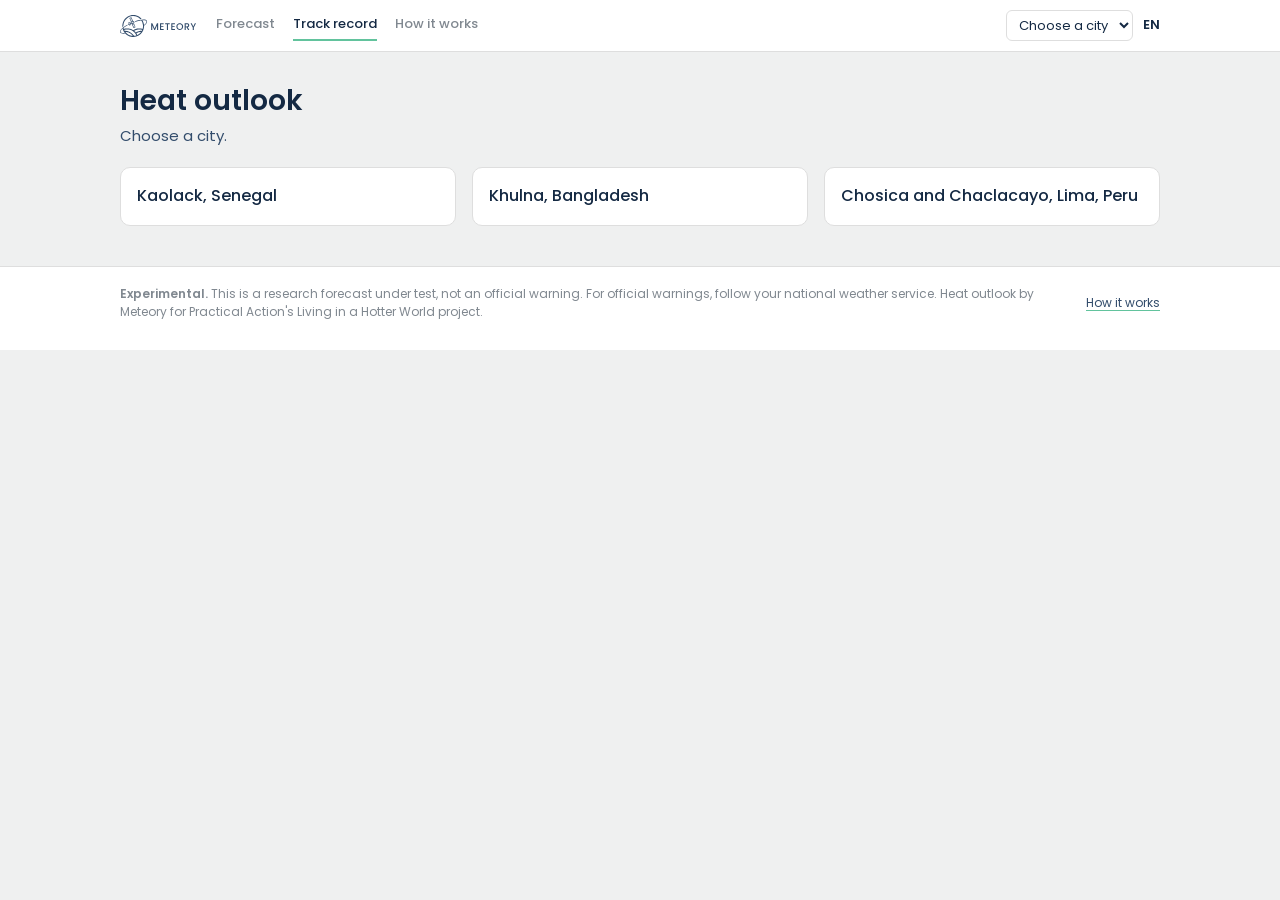
==== history.html @ e9641a2d "📈 heat dashboard: track record page (three numbers, day by day, technical scores)" ====
<!doctype html>
<html lang="en">
<head>
<meta charset="utf-8">
<meta name="viewport" content="width=device-width, initial-scale=1">
<meta name="robots" content="noindex">
<title>Heat outlook · Track record</title>
<link rel="stylesheet" href="style.css">
<script type="module" src="js/history.js"></script>
</head>
<body>
<header class="top"></header>
<main>
  <section class="intro">
    <span class="eyebrow" id="eyebrow"></span><span class="exp" data-i18n="experimental"></span>
    <h1 data-i18n="history.title"></h1>
    <div class="sub" id="sub"></div>
    <div class="controls"><span data-i18n="history.period"></span><span class="seg" id="period"></span><span data-i18n="history.lead"></span><span class="seg" id="lead"></span></div>
  </section>
  <div id="body" class="stack">
    <section class="stats" id="stats"></section>
    <div class="basis" id="basis"></div>
    <section class="panel">
      <div class="h3"><span data-i18n="history.daybyday"></span> <button type="button" class="tip" data-tip-key="tip.daybyday">i</button></div>
      <div class="tscroll" id="dbd"></div>
      <div class="legend" id="legend"></div>
      <div class="info" id="info" data-i18n="history.info.hint"></div>
    </section>
    <section class="panel">
      <details><summary data-i18n="history.tech"></summary>
        <p class="note" id="technote"></p>
        <div class="tscroll"><table class="sc" id="sc"></table></div>
        <p class="note" data-i18n="history.tech.small"></p>
      </details>
    </section>
  </div>
</main>
<footer></footer>
</body>
</html>
---- style.css ----
/* Meteory tokens (EWS docs/style/meteory.css) and the dashboard components (EWS mock-ups, Nov 2026). */
@font-face { font-family: "Poppins"; font-weight: 400; src: url("assets/fonts/Poppins-Regular.ttf"); }
@font-face { font-family: "Poppins"; font-weight: 500; src: url("assets/fonts/Poppins-Medium.ttf"); }
@font-face { font-family: "Poppins"; font-weight: 600; src: url("assets/fonts/Poppins-SemiBold.ttf"); }
:root {
  --green-100:#62c39d; --green-60:#b7e9d5; --green-40:#c8ecde;
  --white:#fff; --grey-100:#808890; --cream-140:#b4b4b4; --cream-120:#dedede; --cream-100:#eff0f0;
  --blue-120:#0d1b2d; --blue-100:#142943; --blue-80:#233b57; --blue-60:#324c6b;
  --alert-green:#62c39d; --alert-yellow:#eab308; --alert-orange:#f97316; --alert-red:#ef4444; --alert-purple:#a855f7;
  --font:"Poppins","Helvetica Neue",Arial,sans-serif;
}
* { box-sizing: border-box; }
body { margin:0; font-family:var(--font); color:var(--blue-60); background:var(--cream-100); font-size:14px; line-height:1.55; -webkit-font-smoothing:antialiased; }
a { color:var(--blue-60); text-decoration-color:var(--green-100); text-underline-offset:3px; }
h1,h2,h3 { color:var(--blue-100); margin:0; line-height:1.2; }

/* page frame */
.top { background:var(--white); border-bottom:1px solid var(--cream-120); }
.top .in { max-width:1080px; margin:0 auto; padding:10px 20px; display:flex; align-items:center; gap:20px; flex-wrap:wrap; }
.logo { height:22px; }
.nav { display:flex; gap:18px; font-size:13px; font-weight:500; }
.nav a { text-decoration:none; color:var(--grey-100); padding:4px 0; border-bottom:2px solid transparent; }
.nav a.on { color:var(--blue-100); border-color:var(--green-100); }
.tools { margin-left:auto; display:flex; gap:10px; align-items:center; font-size:13px; }
select { font:inherit; color:var(--blue-100); border:1px solid var(--cream-120); border-radius:6px; padding:4px 8px; background:var(--white); }
.lang a { color:var(--grey-100); text-decoration:none; }
.lang b { color:var(--blue-100); font-weight:600; }
main { max-width:1080px; margin:0 auto; padding:24px 20px 40px; display:grid; gap:20px; }
main > * { min-width:0; }
.stack { display:grid; gap:20px; }
.stack > * { min-width:0; }
.eyebrow { font-size:11px; font-weight:500; text-transform:uppercase; letter-spacing:.175em; color:var(--grey-100); }
.exp { display:inline-block; margin-left:10px; font-size:10px; font-weight:600; letter-spacing:.1em; text-transform:uppercase; color:var(--blue-100); background:var(--white); border:1px dashed var(--blue-60); border-radius:9999px; padding:2px 9px; vertical-align:2px; }
.intro h1 { font-size:28px; font-weight:600; margin:8px 0 6px; }
.mark { background:linear-gradient(transparent 58%, var(--green-40) 58%, var(--green-40) 90%, transparent 90%); padding:0 .08em; }
.sub { color:var(--blue-60); font-size:15px; }
.fresh { font-size:12px; color:var(--grey-100); margin-top:6px; }
.fresh.stale { color:#8b1a1a; }
.error { color:#8b1a1a; font-size:15px; }
.ink { color:var(--blue-100); font-weight:600; }
.picker { display:grid; grid-template-columns:repeat(auto-fit, minmax(220px, 1fr)); gap:16px; }
.picker a { font-size:16px; font-weight:500; color:var(--blue-100); text-decoration:none; }
.picker a:hover { box-shadow:0 0 0 2px var(--green-100); }

/* official warning */
.official { background:var(--white); border:1px solid var(--cream-120); border-left:4px solid var(--blue-60); border-radius:0 6px 6px 0; padding:10px 14px; font-size:13px; display:flex; gap:10px; align-items:baseline; }
.official b { color:var(--blue-100); font-weight:600; white-space:nowrap; }
.official.active { border-left-color:var(--alert-red); background:#fffafa; }
.official .ttl { color:var(--blue-100); font-weight:500; }
.official .meta { font-size:12px; color:var(--grey-100); }
.official.active + .intro h1 { font-size:24px; }

/* badges (same as the daily report) */
.badge { display:inline-flex; align-items:center; border-radius:9999px; padding:2px 9px; font-size:10px; font-weight:600; text-transform:uppercase; letter-spacing:.1em; white-space:nowrap; }
.badge.muted { border:1px dashed var(--cream-140); color:var(--grey-100); }
.b-green  { background:var(--green-60); color:var(--blue-100); }
.b-yellow { background:#fef9c3; color:#7c5700; border:1px solid #fde047; }
.b-orange { background:#ffedd5; color:#7c3d00; border:1px solid #fdba74; }
.b-red    { background:#fee2e2; color:#8b1a1a; border:1px solid #fca5a5; }
.b-purple { background:#f3e8ff; color:#5b21b6; border:1px solid #d8b4fe; }

/* the strip */
.panel { background:var(--white); border:1px solid var(--cream-120); border-radius:10px; padding:16px; }
.striphead { display:grid; grid-template-columns:repeat(7, minmax(118px,1fr)); gap:8px; margin-bottom:6px; font-size:11px; color:var(--grey-100); }
.striphead div { border-top:2px solid var(--blue-60); padding-top:4px; }
.striphead div.later { border-top:2px dashed var(--cream-140); }
.strip { display:grid; grid-template-columns:repeat(7, minmax(118px,1fr)); gap:8px; }
.scroll { overflow-x:auto; padding-bottom:4px; }
.day { font:inherit; text-align:left; cursor:pointer; background:var(--white); border:1px solid var(--cream-120); border-top:6px solid var(--lv); border-radius:6px; padding:10px 10px 12px; display:flex; flex-direction:column; gap:3px; color:var(--blue-60); transition:box-shadow .15s; }
.day:hover { box-shadow:0 0 0 2px var(--cream-120); }
.day[aria-pressed="true"] { box-shadow:0 0 0 2px var(--blue-60); }
.day .dn { font-weight:600; color:var(--blue-100); }
.day .dd { font-size:12px; color:var(--grey-100); margin-top:-3px; }
.day .badge { align-self:flex-start; margin:4px 0 2px; }
.day .big { font-size:30px; font-weight:600; color:var(--blue-100); line-height:1.1; }
.day .lbl { font-size:11px; color:var(--grey-100); margin-top:-2px; }
.day .rng, .day .air { font-size:12px; }
.day.later { opacity:.62; border-top-style:dashed; background:repeating-linear-gradient(135deg, #fff 0 6px, #f7f8f8 6px 12px); }
.day.later:hover, .day.later[aria-pressed="true"] { opacity:1; }
.lv-green{--lv:var(--alert-green)} .lv-yellow{--lv:var(--alert-yellow)} .lv-orange{--lv:var(--alert-orange)} .lv-red{--lv:var(--alert-red)} .lv-purple{--lv:var(--alert-purple)}

/* tooltips */
.tip { position:relative; display:inline-grid; place-items:center; width:15px; height:15px; border-radius:50%; border:1px solid var(--cream-140); color:var(--grey-100); font-size:10px; font-weight:600; cursor:help; vertical-align:1px; margin-left:3px; background:var(--white); padding:0; font-family:inherit; }
.tip::after { content:attr(data-tip); position:absolute; bottom:calc(100% + 8px); left:50%; transform:translateX(-50%); width:240px; background:var(--blue-100); color:#fff; font-size:12px; font-weight:400; line-height:1.45; text-align:left; padding:8px 10px; border-radius:6px; opacity:0; pointer-events:none; transition:opacity .12s; z-index:5; text-transform:none; letter-spacing:0; }
.tip:hover::after, .tip:focus::after { opacity:1; }

/* day detail */
.detail h2 { font-size:20px; font-weight:600; display:flex; gap:10px; align-items:center; flex-wrap:wrap; }
.detail .lead { margin:8px 0 14px; font-size:15px; color:var(--blue-80); max-width:760px; }
.dgrid { display:grid; grid-template-columns:1.5fr 1fr; gap:24px; }
@media (max-width:820px){ .dgrid { grid-template-columns:1fr; } }
.h3 { font-size:13px; font-weight:600; color:var(--blue-100); margin-bottom:6px; }
.chance { display:grid; grid-template-columns:72px 1fr 40px; gap:6px 10px; align-items:center; font-size:12px; }
.track { position:relative; height:12px; background:var(--cream-100); border-radius:3px; }
.fill { position:absolute; inset:0 auto 0 0; border-radius:3px; background:var(--lv); }
.cut { position:absolute; top:-4px; bottom:-4px; width:0; border-left:2px dashed var(--blue-60); }
.note { font-size:11px; color:var(--grey-100); margin-top:6px; }
table.nums { border-collapse:collapse; width:100%; font-size:13px; }
.nums th, .nums td { text-align:left; padding:6px 4px; border-bottom:1px solid var(--cream-120); }
.nums th { font-weight:500; color:var(--grey-100); font-size:11px; text-transform:uppercase; letter-spacing:.08em; }
.nums td b { color:var(--blue-100); font-weight:600; }
details { margin-top:12px; font-size:13px; }
summary { cursor:pointer; color:var(--blue-100); font-weight:500; }
.fam { display:flex; gap:16px; margin-top:6px; flex-wrap:wrap; }

/* lower cards */
.two { display:grid; grid-template-columns:1fr 1fr; gap:20px; }
@media (max-width:820px){ .two { grid-template-columns:1fr; } }
.card h3 { font-size:16px; font-weight:600; margin-bottom:10px; }
.yrow { display:grid; grid-template-columns:110px 1fr; gap:6px 12px; font-size:13px; align-items:center; }
.yrow .k { color:var(--grey-100); font-size:12px; }
.ok { margin-top:10px; display:inline-flex; gap:6px; align-items:center; font-weight:600; color:var(--blue-100); background:var(--green-40); border-radius:6px; padding:4px 10px; font-size:13px; }
.more { display:inline-block; margin-top:12px; font-weight:500; }
form { display:grid; gap:10px; font-size:13px; }
fieldset { border:0; padding:0; margin:0; display:flex; gap:6px 16px; flex-wrap:wrap; align-items:center; }
#sub-cities { display:flex; gap:6px 16px; flex-wrap:wrap; }
legend { font-size:12px; color:var(--grey-100); margin-bottom:4px; padding:0; }
.btn { font:inherit; font-weight:600; color:var(--white); background:var(--blue-100); border:0; border-radius:6px; padding:9px 16px; cursor:pointer; justify-self:start; }
.btn:hover { background:var(--blue-80); }
.todo { border:1px dashed var(--cream-140); background:transparent; }
.todo .rows { display:grid; grid-template-columns:repeat(4,1fr); gap:10px; margin-top:10px; }
@media (max-width:820px){ .todo .rows { grid-template-columns:1fr 1fr; } }
.todo .rows div { background:var(--white); border:1px solid var(--cream-120); border-radius:6px; padding:10px; font-size:12px; color:var(--grey-100); }
.todo .rows .badge { margin-bottom:6px; }

/* track record */
.seg { display:inline-flex; border:1px solid var(--cream-120); border-radius:9999px; overflow:hidden; background:var(--white); }
.seg button { font:inherit; font-size:12px; border:0; background:transparent; padding:5px 12px; color:var(--grey-100); cursor:pointer; }
.seg button[aria-pressed="true"] { background:var(--blue-100); color:var(--white); }
.controls { display:flex; gap:10px 18px; flex-wrap:wrap; margin-top:14px; align-items:center; font-size:12px; color:var(--grey-100); }
.stats { display:grid; grid-template-columns:repeat(3,1fr); gap:16px; }
@media (max-width:820px){ .stats { grid-template-columns:1fr; } }
.stat .n { font-size:40px; font-weight:600; color:var(--blue-100); line-height:1.1; }
.stat .n small { font-size:18px; font-weight:500; color:var(--grey-100); }
.stat .t { font-size:13px; margin-top:4px; }
.basis { font-size:12px; color:var(--grey-100); }
.tscroll { overflow-x:auto; }
#dbd svg { min-width:820px; display:block; }
#dbd .hov { cursor:pointer; }
.legend { display:flex; gap:8px 18px; flex-wrap:wrap; font-size:11px; color:var(--grey-100); margin-top:8px; align-items:center; }
.legend i { display:inline-block; width:16px; height:3px; vertical-align:middle; margin-right:5px; border-radius:2px; }
.legend .band { height:10px; background:#8dd6b9; opacity:.6; }
.legend b { color:var(--blue-100); }
.info { margin-top:12px; background:var(--cream-100); border-radius:6px; padding:10px 12px; font-size:13px; min-height:64px; }
table.sc { border-collapse:collapse; width:100%; font-size:12px; margin-top:10px; }
.sc th, .sc td { padding:6px 8px; border-bottom:1px solid var(--cream-120); text-align:right; white-space:nowrap; }
.sc th:first-child, .sc td:first-child { text-align:left; }
.sc thead th { font-weight:500; color:var(--grey-100); font-size:11px; }
.sc thead tr:first-child th { color:var(--blue-100); font-weight:600; border-bottom:0; }
.sc th.c { text-align:center; }
.sc tr.win td { background:#f7faf9; }

/* how it works */
.docs .panel h2 { font-size:18px; font-weight:600; margin-bottom:8px; }
.docs .panel p { max-width:760px; margin:0 0 8px; }

footer { border-top:1px solid var(--cream-120); background:var(--white); }
footer .in { max-width:1080px; margin:0 auto; padding:18px 20px 28px; font-size:12px; color:var(--grey-100); display:flex; gap:20px; flex-wrap:wrap; align-items:center; }
footer .in p { margin:0; flex:1 1 420px; }
footer .links { display:flex; gap:14px; }
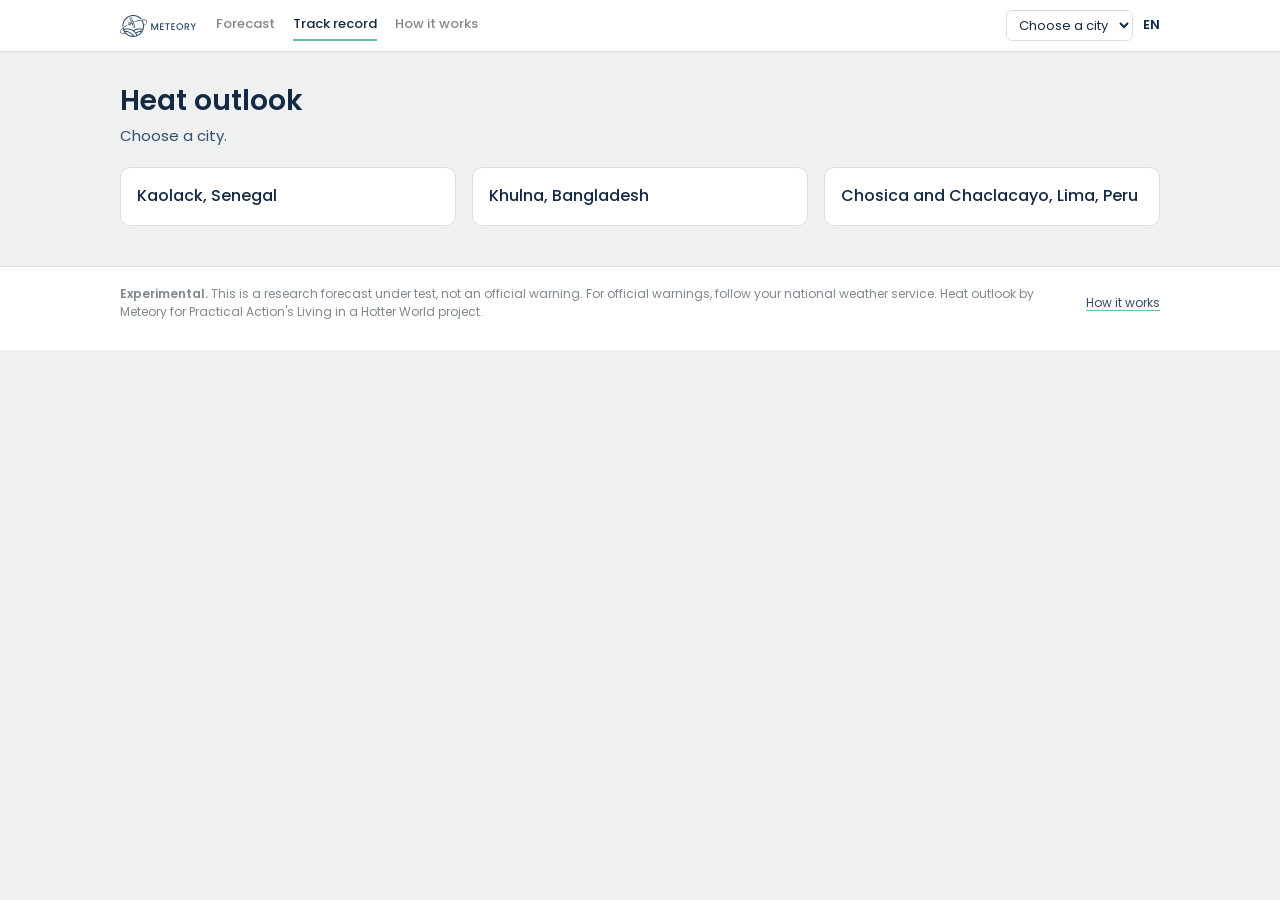
==== commit f568153a: "🛡 heat dashboard: escaped keys and validated data, errors shown, viewer's today, readable faded card" ====
--- a/history.html
+++ b/history.html
@@ -15,7 +15,7 @@
     <span class="eyebrow" id="eyebrow"></span><span class="exp" data-i18n="experimental"></span>
     <h1 data-i18n="history.title"></h1>
     <div class="sub" id="sub"></div>
-    <div class="controls"><span data-i18n="history.period"></span><span class="seg" id="period"></span><span data-i18n="history.lead"></span><span class="seg" id="lead"></span></div>
+    <div class="controls"><span id="period-label" data-i18n="history.period"></span><span class="seg" id="period" role="group" aria-labelledby="period-label"></span><span id="lead-label" data-i18n="history.lead"></span><span class="seg" id="lead" role="group" aria-labelledby="lead-label"></span></div>
   </section>
   <div id="body" class="stack">
     <section class="stats" id="stats"></section>
--- a/style.css
+++ b/style.css
@@ -75,14 +75,14 @@
 .day .big { font-size:30px; font-weight:600; color:var(--blue-100); line-height:1.1; }
 .day .lbl { font-size:11px; color:var(--grey-100); margin-top:-2px; }
 .day .rng, .day .air { font-size:12px; }
-.day.later { opacity:.62; border-top-style:dashed; background:repeating-linear-gradient(135deg, #fff 0 6px, #f7f8f8 6px 12px); }
-.day.later:hover, .day.later[aria-pressed="true"] { opacity:1; }
+.day.later { border-top-style:dashed; border-top-color:color-mix(in srgb, var(--lv) 55%, white); background:repeating-linear-gradient(135deg, #fff 0 6px, #f7f8f8 6px 12px); }
+.day.past { filter:grayscale(1); }
 .lv-green{--lv:var(--alert-green)} .lv-yellow{--lv:var(--alert-yellow)} .lv-orange{--lv:var(--alert-orange)} .lv-red{--lv:var(--alert-red)} .lv-purple{--lv:var(--alert-purple)}
 
 /* tooltips */
 .tip { position:relative; display:inline-grid; place-items:center; width:15px; height:15px; border-radius:50%; border:1px solid var(--cream-140); color:var(--grey-100); font-size:10px; font-weight:600; cursor:help; vertical-align:1px; margin-left:3px; background:var(--white); padding:0; font-family:inherit; }
-.tip::after { content:attr(data-tip); position:absolute; bottom:calc(100% + 8px); left:50%; transform:translateX(-50%); width:240px; background:var(--blue-100); color:#fff; font-size:12px; font-weight:400; line-height:1.45; text-align:left; padding:8px 10px; border-radius:6px; opacity:0; pointer-events:none; transition:opacity .12s; z-index:5; text-transform:none; letter-spacing:0; }
-.tip:hover::after, .tip:focus::after { opacity:1; }
+.tip::after { content:attr(data-tip); position:absolute; bottom:calc(100% + 8px); left:50%; transform:translateX(-50%); width:240px; background:var(--blue-100); color:#fff; font-size:12px; font-weight:400; line-height:1.45; text-align:left; padding:8px 10px; border-radius:6px; display:none; pointer-events:none; z-index:5; text-transform:none; letter-spacing:0; max-width:calc(100vw - 40px); }
+.tip:hover::after, .tip:focus::after { display:block; }   /* hidden boxes must not widen a phone page */
 
 /* day detail */
 .detail h2 { font-size:20px; font-weight:600; display:flex; gap:10px; align-items:center; flex-wrap:wrap; }
